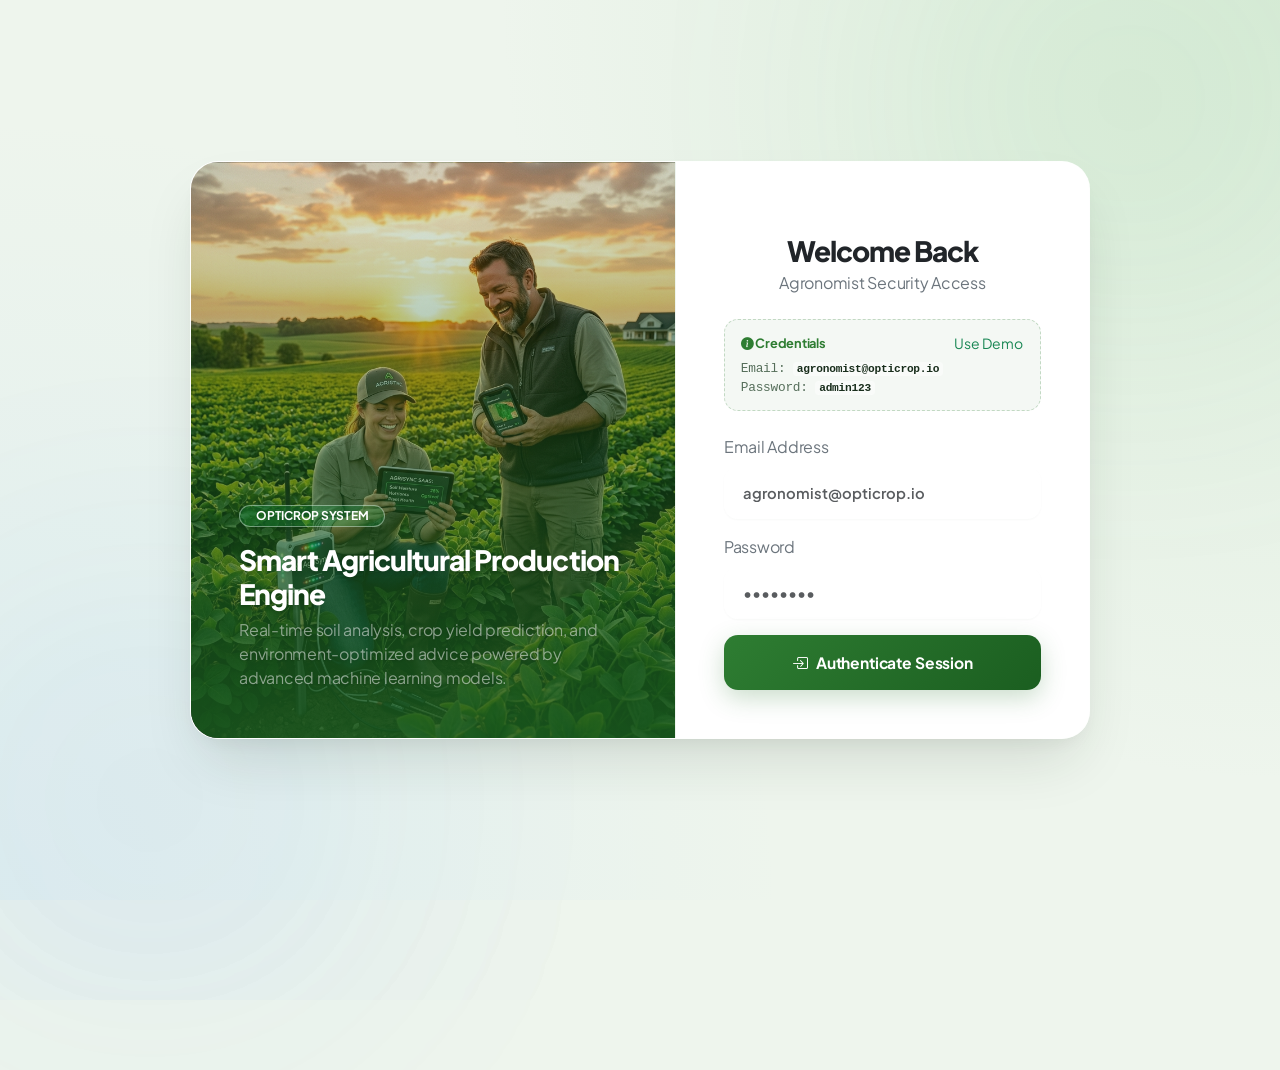
==== templates/ai_advisor.html @ f74f0de7 "feat: upgrade login gate style, add global background video, quick autofill presets, and clean input" ====
<!DOCTYPE html>
<html lang="en">
<head>
  <meta charset="UTF-8">
  <meta name="viewport" content="width=device-width, initial-scale=1.0">
  <title>OptiCrop – AI Advisory System</title>
  <!-- Bootstrap 5 CSS -->
  <link href="https://cdn.jsdelivr.net/npm/bootstrap@5.3.0/dist/css/bootstrap.min.css" rel="stylesheet">
  <!-- Custom Premium Theme CSS -->
  <link href="/static/css/style.css" rel="stylesheet">
  <!-- Bootstrap Icons -->
  <link rel="stylesheet" href="https://cdn.jsdelivr.net/npm/bootstrap-icons@1.10.5/font/bootstrap-icons.css">
</head>
<body>

  <!-- Background Glowing Orbs -->
  <div class="orb orb-green"></div>
  <div class="orb orb-blue"></div>

  <!-- Client-side Authentication Gate -->
  <div id="login-gate" class="position-fixed top-0 start-0 w-100 h-100 d-none align-items-center justify-content-center" style="z-index: 9999; background: var(--color-bg); background-image: radial-gradient(circle at 100% 0%, rgba(165, 214, 167, 0.25) 0px, transparent 50%), radial-gradient(circle at 0% 100%, rgba(144, 202, 249, 0.15) 0px, transparent 50%); background-attachment: fixed;">
    <div class="orb orb-green"></div>
    <div class="orb orb-blue"></div>
    
    <div class="login-container fade-in">
      <div class="login-left" style="background-image: url('/static/images/crop_farmers.png');">
        <div class="login-left-content">
          <span class="badge bg-success-subtle-custom border-success-custom px-3 py-1.5 rounded-pill mb-3 uppercase tracking-wide font-bold fs-8" style="background: rgba(22, 163, 74, 0.25); color: #fff; border-color: rgba(255, 255, 255, 0.4); text-transform: uppercase;">
            OptiCrop System
          </span>
          <h3 class="display-7 font-black tracking-tight text-white mb-2">Smart Agricultural Production Engine</h3>
          <p class="text-white-50 mb-0 fs-7">
            Real-time soil analysis, crop yield prediction, and environment-optimized advice powered by advanced machine learning models.
          </p>
        </div>
      </div>
      <div class="login-right">
        <div class="text-center mb-4">
          <i class="bi bi-sprout-fill text-success fs-2 mb-2 d-inline-block pulse-icon"></i>
          <h3 class="font-black tracking-tight text-dark mb-1">Welcome Back</h3>
          <p class="text-secondary fs-8 uppercase font-bold tracking-wider mb-0">Agronomist Security Access</p>
        </div>

        <div class="login-credentials-box">
          <div class="d-flex justify-content-between align-items-center mb-1">
            <span class="credentials-title"><i class="bi bi-info-circle-fill"></i> Credentials</span>
            <button type="button" class="btn btn-sm btn-link text-success p-0 fs-8 font-bold text-decoration-none" onclick="fillDemoCredentials()">Use Demo</button>
          </div>
          <div class="credentials-details">
            <div>Email: <code>agronomist@opticrop.io</code></div>
            <div>Password: <code>admin123</code></div>
          </div>
        </div>

        <form id="login-form">
          <div class="mb-3">
            <label for="login-email" class="form-label text-secondary font-semibold uppercase tracking-wider fs-8">Email Address</label>
            <input type="email" class="form-control" id="login-email" required placeholder="agronomist@opticrop.io">
          </div>
          <div class="mb-3">
            <label for="login-password" class="form-label text-secondary font-semibold uppercase tracking-wider fs-8">Password</label>
            <input type="password" class="form-control" id="login-password" required placeholder="••••••••">
          </div>
          <div id="login-error" class="text-danger fs-8 font-semibold mb-3 d-none">
            <i class="bi bi-exclamation-circle-fill"></i> Invalid credentials.
          </div>
          <button type="submit" class="w-100 btn-premium py-2.5">
            <i class="bi bi-box-arrow-in-right"></i> Authenticate Session
          </button>
        </form>
      </div>
    </div>
  </div>

  <!-- Mobile Top Navigation Header -->
  <nav class="navbar navbar-expand-lg sticky-top navbar-mobile">
    <div class="container">
      <a class="navbar-brand d-flex align-items-center gap-2 text-dark" href="/">
        <i class="bi bi-sprout-fill text-success fs-4"></i>
        <span class="display-font fs-4 font-bold tracking-tight">Opti<span class="text-success">Crop</span></span>
      </a>
      <button class="navbar-toggler border-0" type="button" data-bs-toggle="collapse" data-bs-target="#mobileNavbar">
        <span class="navbar-toggler-icon"></span>
      </button>
      <div class="collapse navbar-collapse" id="mobileNavbar">
        <ul class="navbar-nav gap-2 mt-3">
          <li class="nav-item">
            <a class="nav-link-custom" href="/"><i class="bi bi-sliders"></i> Optimizer</a>
          </li>
          <li class="nav-item">
            <a class="nav-link-custom" href="/dashboard"><i class="bi bi-graph-up-arrow"></i> Performance Analytics</a>
          </li>
          <li class="nav-item">
            <a class="nav-link-custom" href="/weather"><i class="bi bi-cloud-sun"></i> Weather Intel</a>
          </li>
          <li class="nav-item">
            <a class="nav-link-custom active" href="/ai-advisor"><i class="bi bi-chat-left-text"></i> AI Advisor</a>
          </li>
          <li class="nav-item">
            <a class="nav-link-custom text-danger" href="#" onclick="localStorage.removeItem('optiCrop_loggedIn'); window.location.reload(); return false;"><i class="bi bi-box-arrow-right"></i> Sign Out</a>
          </li>
        </ul>
      </div>
    </div>
  </nav>

  <!-- Main Desktop Layout Wrapper -->
  <div class="app-container">

    <!-- Left Sidebar Panel -->
    <aside class="sidebar">
      <a class="sidebar-logo" href="/">
        <i class="bi bi-sprout-fill text-success fs-3"></i>
        <span class="display-font tracking-tight">Opti<span class="text-success">Crop</span></span>
      </a>

      <span class="sidebar-heading">Agricultural Tools</span>
      <ul class="sidebar-menu">
        <li>
          <a class="sidebar-link" href="/">
            <i class="bi bi-sliders"></i> Field Optimizer
          </a>
        </li>
        <li>
          <a class="sidebar-link" href="/dashboard">
            <i class="bi bi-graph-up-arrow"></i> Analytics & Model
          </a>
        </li>
        
        <span class="sidebar-heading">Data & Systems</span>
        <li>
          <a class="sidebar-link" href="/weather">
            <i class="bi bi-cloud-sun"></i> Weather Intel
          </a>
        </li>
        <li>
          <a class="sidebar-link active" href="/ai-advisor">
            <i class="bi bi-chat-left-text"></i> AI Advisor
          </a>
        </li>
        <li>
          <a class="sidebar-link text-muted" style="cursor: not-allowed; opacity: 0.6;" href="#" onclick="return false;">
            <i class="bi bi-gear"></i> Settings <span class="badge bg-light text-secondary ms-auto fs-9" style="font-size: 0.65rem;">MOCK</span>
          </a>
        </li>
      </ul>

      <!-- User Profile -->
      <div class="sidebar-footer">
        <div class="profile-card d-flex justify-content-between align-items-center">
          <div class="d-flex align-items-center gap-2">
            <div class="profile-avatar">
              <i class="bi bi-person-check-fill"></i>
            </div>
            <div class="profile-info">
              <div class="profile-name">Agronomist</div>
              <div class="profile-role">Active Session</div>
            </div>
          </div>
          <a href="#" onclick="localStorage.removeItem('optiCrop_loggedIn'); window.location.reload(); return false;" class="text-secondary" title="Sign Out">
            <i class="bi bi-box-arrow-right fs-5"></i>
          </a>
        </div>
      </div>
    </aside>

    <!-- Right Content Panel -->
    <main class="main-content">
      
      <!-- Content Top Bar -->
      <div class="d-flex justify-content-between align-items-center mb-4">
        <div>
          <nav aria-label="breadcrumb" class="d-none d-md-block">
            <ol class="breadcrumb mb-0">
              <li class="breadcrumb-item"><a href="/" class="text-success text-decoration-none font-semibold">Home</a></li>
              <li class="breadcrumb-item active" aria-current="page">AI Advisor</li>
            </ol>
          </nav>
        </div>
        <div class="status-pill">
          <span class="status-dot pulsing"></span>
          <span>Engine Status: Online</span>
        </div>
      </div>

      <!-- Main Panel Body -->
      <div class="container-fluid px-0 fade-in">
        
        <!-- Welcome Banner -->
        <div class="text-center text-md-start mb-5">
          <span class="badge bg-success-subtle-custom border-success-custom px-3 py-2 rounded-pill mb-3 uppercase tracking-wide font-bold fs-7">
            AI Advisory System
          </span>
          <h2 class="display-6 font-black tracking-tight mb-2"><span class="text-gradient">Agricultural AI Advisory</span></h2>
          <p class="text-secondary max-w-2xl">
            Leverage advanced predictive neural structures and Random Forest models to analyze nutrient chemical profiles and select ideal crop cultivars.
          </p>
        </div>

        <div class="row g-4">
          <!-- Left: AI Advisor Image Visualization -->
          <div class="col-lg-6">
            <div class="premium-card p-4 h-100 d-flex flex-column justify-content-center">
              <h5 class="text-dark mb-3 font-bold d-flex align-items-center gap-2">
                <i class="bi bi-cpu-fill text-success"></i> Soil Nutrient & Recommendation Interface Mockup
              </h5>
              <div class="text-center p-3 rounded-3 border border-slate-100 bg-white shadow-sm">
                <img src="/static/images/agritech_ai_advisor.png" alt="AI Advisor Telemetry" class="img-fluid rounded shadow-sm">
              </div>
            </div>
          </div>

          <!-- Right: Key AI Facts -->
          <div class="col-lg-6">
            <div class="premium-card p-4 p-md-5 h-100">
              <h4 class="text-dark mb-4 font-bold d-flex align-items-center gap-2">
                <i class="bi bi-info-circle-fill text-success"></i> Predictive Agricultural Insights
              </h4>
              
              <div class="d-flex flex-column gap-4">
                
                <div class="alert-premium d-flex gap-3 align-items-start">
                  <div class="p-2 bg-success text-white rounded-circle d-flex align-items-center justify-content-center" style="width: 32px; height: 32px; flex-shrink:0;">
                    <i class="bi bi-gear-fill"></i>
                  </div>
                  <div>
                    <h5 class="text-dark font-bold fs-7 mb-1">Random Forest Crop Suitability Models</h5>
                    <p class="text-secondary fs-8 mb-0 leading-relaxed">
                      By feeding soil metrics (NPK, pH) and seasonal variables (temp, rainfall) into optimized Random Forest classifiers, OptiCrop produces crop selections with outstanding precision.
                    </p>
                  </div>
                </div>

                <div class="alert-premium d-flex gap-3 align-items-start">
                  <div class="p-2 bg-primary text-white rounded-circle d-flex align-items-center justify-content-center" style="width: 32px; height: 32px; flex-shrink:0;">
                    <i class="bi bi-percent"></i>
                  </div>
                  <div>
                    <h5 class="text-dark font-bold fs-7 mb-1">Yield Forecasting & Regressor Algorithms</h5>
                    <p class="text-secondary fs-8 mb-0 leading-relaxed">
                      Regressor models estimate crop yield (tons per hectare) by evaluating location encodings, seasonal weather forecasts, and chemical inputs to ensure predictable commercial planning.
                    </p>
                  </div>
                </div>

                <div class="alert-premium d-flex gap-3 align-items-start">
                  <div class="p-2 bg-info text-white rounded-circle d-flex align-items-center justify-content-center" style="width: 32px; height: 32px; flex-shrink:0;">
                    <i class="bi bi-grid-3x3-gap-fill"></i>
                  </div>
                  <div>
                    <h5 class="text-dark font-bold fs-7 mb-1">Soil K-Means Diagnostic Clustering</h5>
                    <p class="text-secondary fs-8 mb-0 leading-relaxed">
                      K-Means clustering categorizes soil health into five clusters, mapping clay or sandy profiles to optimal fertilizer prescriptions (blood meal, bone meal, muriate of potash).
                    </p>
                  </div>
                </div>

              </div>
            </div>
          </div>
        </div>

      </div>
    </main>

  </div>

  <!-- Authentication Script -->
  <script>
    function fillDemoCredentials() {
      document.getElementById('login-email').value = 'agronomist@opticrop.io';
      document.getElementById('login-password').value = 'admin123';
    }

    (function() {
      const loggedIn = localStorage.getItem('optiCrop_loggedIn') === 'true';
      const loginGate = document.getElementById('login-gate');
      const appContainer = document.querySelector('.app-container');
      const mobileNav = document.querySelector('.navbar-mobile');

      if (!loggedIn) {
        if (appContainer) appContainer.style.setProperty('display', 'none', 'important');
        if (mobileNav) mobileNav.style.setProperty('display', 'none', 'important');
        loginGate.classList.remove('d-none');
        loginGate.classList.add('d-flex');
      } else {
        if (appContainer) appContainer.style.removeProperty('display');
        loginGate.classList.add('d-none');
      }

      document.getElementById('login-form')?.addEventListener('submit', function(e) {
        e.preventDefault();
        const email = document.getElementById('login-email').value;
        const pass = document.getElementById('login-password').value;
        const err = document.getElementById('login-error');

        if (email === 'agronomist@opticrop.io' && pass === 'admin123') {
          localStorage.setItem('optiCrop_loggedIn', 'true');
          err.classList.add('d-none');
          loginGate.classList.remove('d-flex');
          loginGate.classList.add('d-none');
          if (appContainer) appContainer.style.removeProperty('display');
          window.location.reload();
        } else {
          err.classList.remove('d-none');
        }
      });
    })();
  </script>

  <!-- Bootstrap Bundle JS -->
  <script src="https://cdn.jsdelivr.net/npm/bootstrap@5.3.0/dist/js/bootstrap.bundle.min.js"></script>
</body>
</html>
---- static/css/style.css ----
@import url('https://fonts.googleapis.com/css2?family=Plus+Jakarta+Sans:ital,wght@0,300;0,400;0,500;0,600;0,700;0,800;1,400;1,600&display=swap');

:root {
  --color-primary: #2E7D32;
  --color-secondary: #66BB6A;
  --color-accent: #3B82F6;
  --color-success: #16A34A;
  --color-warning: #F59E0B;
  --color-error: #DC2626;
  --color-bg: #EEF5ED; /* Calm light green background tint */
  --color-surface: rgba(255, 255, 255, 0.7); /* Translucent white */
  --color-text-primary: #192E1C; /* Deep slate-green text */
  --color-text-secondary: #556E5A; /* Sage-green secondary text */
  --color-border: rgba(255, 255, 255, 0.6); /* Refractive border */
  
  --shadow-sm: 0 1px 2px 0 rgba(34, 76, 36, 0.03);
  --shadow-md: 0 10px 30px 0 rgba(34, 76, 36, 0.05), 0 1px 3px 0 rgba(34, 76, 36, 0.02);
  --shadow-lg: 0 20px 40px -15px rgba(34, 76, 36, 0.12), 0 4px 16px 0 rgba(34, 76, 36, 0.03);
  --shadow-premium: 0 30px 60px -15px rgba(46, 125, 50, 0.1), 0 0 0 1px rgba(46, 125, 50, 0.02);
}

/* Global Styles */
body {
  background-color: var(--color-bg);
  color: var(--color-text-primary);
  font-family: 'Plus Jakarta Sans', -apple-system, BlinkMacSystemFont, "Segoe UI", Roboto, sans-serif;
  min-height: 100vh;
  letter-spacing: -0.015em;
  position: relative;
  overflow-x: hidden;
  -webkit-font-smoothing: antialiased;
  -moz-osx-font-smoothing: grayscale;
}

/* Enforce green link colors instead of black on hover */
a {
  color: var(--color-primary);
  text-decoration: none;
  transition: color 0.2s ease;
}

a:hover {
  color: var(--color-secondary) !important;
  text-decoration: none;
}

.breadcrumb-item a {
  color: var(--color-primary);
}

.breadcrumb-item a:hover {
  color: var(--color-secondary) !important;
}

/* Decorative Background Glowing Orbs */
.orb {
  position: absolute;
  width: 400px;
  height: 400px;
  border-radius: 50%;
  filter: blur(140px);
  z-index: -1;
  opacity: 0.45;
  pointer-events: none;
}
.orb-green {
  background-color: rgba(102, 187, 106, 0.35);
  top: -100px;
  right: -50px;
  animation: float-slow 12s ease-in-out infinite alternate;
}
.orb-blue {
  background-color: rgba(59, 130, 246, 0.2);
  bottom: -100px;
  left: -50px;
  animation: float-slow 15s ease-in-out infinite alternate-reverse;
}

@keyframes float-slow {
  0% { transform: translateY(0) scale(1); }
  100% { transform: translateY(40px) scale(1.15); }
}

h1, h2, h3, h4, h5, h6, .display-font {
  color: var(--color-text-primary);
  font-weight: 800;
  letter-spacing: -0.035em;
}

/* Premium Heading Gradient */
.text-gradient {
  background: linear-gradient(135deg, #1B5E20 0%, #2E7D32 50%, #43A047 100%);
  -webkit-background-clip: text;
  -webkit-text-fill-color: transparent;
  display: inline-block;
}

/* Sidebar Layout with high-end Glassmorphism */
.app-container {
  display: flex;
  min-height: 100vh;
  position: relative;
  z-index: 1;
}

.sidebar {
  width: 270px;
  background-color: rgba(255, 255, 255, 0.6);
  backdrop-filter: blur(30px);
  -webkit-backdrop-filter: blur(30px);
  border-right: 1px solid var(--color-border);
  padding: 32px 24px;
  display: flex;
  flex-direction: column;
  flex-shrink: 0;
  position: sticky;
  top: 0;
  height: 100vh;
  z-index: 100;
  box-shadow: 1px 0 10px rgba(34, 76, 36, 0.02);
}

.main-content {
  flex: 1;
  padding: 40px;
  display: flex;
  flex-direction: column;
  min-width: 0;
}

/* Sidebar Logo & Menu styling */
.sidebar-logo {
  display: flex;
  align-items: center;
  gap: 10px;
  margin-bottom: 40px;
  text-decoration: none;
  font-weight: 900;
  font-size: 1.4rem;
  letter-spacing: -0.04em;
  color: var(--color-text-primary);
}

.sidebar-logo:hover {
  color: var(--color-text-primary);
}

.sidebar-menu {
  list-style: none;
  padding: 0;
  margin: 0;
  display: flex;
  flex-direction: column;
  gap: 6px;
  flex-grow: 1;
}

.sidebar-heading {
  font-size: 0.725rem;
  text-transform: uppercase;
  letter-spacing: 0.08em;
  color: var(--color-text-secondary);
  font-weight: 800;
  margin-top: 20px;
  margin-bottom: 8px;
  padding-left: 12px;
  opacity: 0.7;
}

.sidebar-link {
  display: flex;
  align-items: center;
  gap: 12px;
  padding: 10px 14px;
  color: var(--color-text-secondary);
  font-weight: 600;
  font-size: 0.9rem;
  border-radius: 12px;
  text-decoration: none;
  transition: all 0.25s cubic-bezier(0.4, 0, 0.2, 1);
}

.sidebar-link:hover {
  color: var(--color-primary);
  background-color: rgba(46, 125, 50, 0.06);
  transform: translateX(2px);
}

.sidebar-link.active {
  color: var(--color-primary);
  background-color: rgba(46, 125, 50, 0.1);
  box-shadow: inset 0 0 0 1px rgba(46, 125, 50, 0.05);
}

.sidebar-link i {
  font-size: 1.15rem;
}

.sidebar-footer {
  border-top: 1px solid rgba(46, 125, 50, 0.08);
  padding-top: 24px;
  margin-top: auto;
}

.profile-card {
  display: flex;
  align-items: center;
  gap: 12px;
}

.profile-avatar {
  width: 38px;
  height: 38px;
  border-radius: 50%;
  background: linear-gradient(135deg, rgba(46, 125, 50, 0.15) 0%, rgba(102, 187, 106, 0.15) 100%);
  color: var(--color-primary);
  display: flex;
  align-items: center;
  justify-content: center;
  font-weight: 800;
  font-size: 0.95rem;
  box-shadow: 0 2px 6px rgba(46, 125, 50, 0.05);
}

.profile-info {
  line-height: 1.25;
}

.profile-name {
  font-weight: 700;
  font-size: 0.875rem;
  color: var(--color-text-primary);
}

.profile-role {
  font-size: 0.725rem;
  color: var(--color-text-secondary);
}

/* System Status Pill with Glowing pulse */
.status-pill {
  display: inline-flex;
  align-items: center;
  gap: 8px;
  background-color: rgba(255, 255, 255, 0.8);
  backdrop-filter: blur(12px);
  -webkit-backdrop-filter: blur(12px);
  border: 1px solid var(--color-border);
  padding: 6px 14px;
  border-radius: 9999px;
  font-size: 0.75rem;
  font-weight: 700;
  color: var(--color-text-secondary);
  box-shadow: var(--shadow-sm);
  transition: all 0.25s ease;
}

.status-pill:hover {
  transform: translateY(-1px);
  box-shadow: var(--shadow-md);
}

.status-dot {
  width: 8px;
  height: 8px;
  border-radius: 50%;
  background-color: var(--color-success);
  box-shadow: 0 0 8px var(--color-success);
}

.status-dot.pulsing {
  animation: pulse-dot-glow 2s infinite;
}

@keyframes pulse-dot-glow {
  0% { transform: scale(0.9); box-shadow: 0 0 0 0 rgba(22, 163, 74, 0.7); }
  70% { transform: scale(1.15); box-shadow: 0 0 0 6px rgba(22, 163, 74, 0); }
  100% { transform: scale(0.9); box-shadow: 0 0 0 0 rgba(22, 163, 74, 0); }
}

/* Premium Card with Glassmorphism & Hover lift scale */
.glass-panel, .premium-card {
  background-color: var(--color-surface);
  backdrop-filter: blur(20px);
  -webkit-backdrop-filter: blur(20px);
  border: 1px solid var(--color-border);
  border-radius: 20px;
  box-shadow: var(--shadow-sm), var(--shadow-md);
  transition: all 0.4s cubic-bezier(0.16, 1, 0.3, 1);
  overflow: hidden;
  position: relative;
}

/* Shiny gradient border card trace on hover */
.glass-panel::before, .premium-card::before {
  content: '';
  position: absolute;
  top: 0;
  left: 0;
  right: 0;
  height: 4px;
  background: linear-gradient(90deg, var(--color-primary), var(--color-secondary));
  opacity: 0;
  transition: opacity 0.3s ease;
}

.glass-panel:hover::before, .premium-card:hover::before {
  opacity: 1;
}

.glass-panel:hover, .premium-card:hover {
  border-color: rgba(46, 125, 50, 0.22);
  box-shadow: var(--shadow-lg), var(--shadow-premium);
  transform: translateY(-4px) scale(1.008);
}

/* Form Inputs & Glass structure */
.glass-input, .form-control {
  background-color: rgba(255, 255, 255, 0.8);
  backdrop-filter: blur(8px);
  border: 1px solid var(--color-border);
  border-radius: 14px;
  color: var(--color-text-primary);
  padding: 14px 18px;
  font-size: 0.925rem;
  font-weight: 600; /* Made slightly heavier for high-end structure */
  transition: all 0.25s cubic-bezier(0.4, 0, 0.2, 1);
  box-shadow: var(--shadow-sm);
  font-family: 'Plus Jakarta Sans', sans-serif;
}

.glass-input:focus, .form-control:focus {
  background-color: rgba(255, 255, 255, 0.98);
  border-color: var(--color-primary);
  box-shadow: 0 0 0 4px rgba(46, 125, 50, 0.15);
  color: var(--color-text-primary);
  outline: none;
}

select.glass-input, select.form-select {
  background-color: rgba(255, 255, 255, 0.8);
  backdrop-filter: blur(8px);
  border: 1px solid var(--color-border);
  border-radius: 14px;
  color: var(--color-text-primary) !important;
  font-weight: 600;
  box-shadow: var(--shadow-sm);
  background-image: url("data:image/svg+xml,%3csvg xmlns='http://www.w3.org/2000/svg' viewBox='0 0 16 16'%3e%3cpath fill='none' stroke='%23344d38' stroke-linecap='round' stroke-linejoin='round' stroke-width='2' d='m2 5 6 6 6-6'/%3e%3c/svg%3e");
  background-repeat: no-repeat;
  background-position: right 1.2rem center;
  background-size: 16px 12px;
  appearance: none;
}

select.glass-input:focus, select.form-select:focus {
  border-color: var(--color-primary);
  box-shadow: 0 0 0 4px rgba(46, 125, 50, 0.15);
}

/* Premium Primary Buttons with Shine Sweep animation */
.btn-premium {
  background: linear-gradient(135deg, #2E7D32 0%, #1B5E20 100%);
  border: none;
  border-radius: 14px;
  color: #FFFFFF !important;
  font-weight: 700;
  padding: 16px 32px;
  font-size: 0.975rem;
  transition: all 0.3s cubic-bezier(0.16, 1, 0.3, 1);
  box-shadow: 0 8px 24px rgba(46, 125, 50, 0.25);
  display: inline-flex;
  align-items: center;
  justify-content: center;
  gap: 8px;
  position: relative;
  overflow: hidden;
  font-family: 'Plus Jakarta Sans', sans-serif;
  letter-spacing: -0.01em;
}

/* Glitter Shine Glare */
.btn-premium::after {
  content: '';
  position: absolute;
  top: 0;
  left: -50%;
  width: 30%;
  height: 100%;
  background: linear-gradient(to right, rgba(255, 255, 255, 0) 0%, rgba(255, 255, 255, 0.3) 50%, rgba(255, 255, 255, 0) 100%);
  transform: skewX(-25deg);
  transition: 0.75s;
}

.btn-premium:hover::after {
  animation: shine-glow 0.85s ease-out;
}

@keyframes shine-glow {
  0% { left: -30%; }
  100% { left: 130%; }
}

.btn-premium:hover {
  background: linear-gradient(135deg, #338a37 0%, #227025 100%);
  transform: translateY(-2px);
  box-shadow: 0 12px 30px rgba(46, 125, 50, 0.35);
}

.btn-premium:active {
  transform: translateY(0);
}

/* Floating Recommended Crop card on results */
.floating-crop-card {
  animation: float-crop 5s ease-in-out infinite;
}

@keyframes float-crop {
  0% { transform: translateY(0px); }
  50% { transform: translateY(-6px); }
  100% { transform: translateY(0px); }
}

/* Sprout Icon pulsing animation */
.pulse-icon {
  animation: icon-grow 3s ease-in-out infinite alternate;
}

@keyframes icon-grow {
  0% { transform: scale(1); box-shadow: 0 0 10px rgba(46, 125, 50, 0.1); }
  100% { transform: scale(1.08); box-shadow: 0 0 24px rgba(46, 125, 50, 0.25); }
}

/* Navigation for Mobile */
.navbar-mobile {
  background-color: rgba(255, 255, 255, 0.75) !important;
  backdrop-filter: blur(12px);
  -webkit-backdrop-filter: blur(12px);
  border-bottom: 1px solid var(--color-border);
  padding: 16px 0;
  display: none;
}

/* Range status badges */
.range-badge {
  font-size: 0.725rem;
  font-weight: 800;
  text-transform: uppercase;
  padding: 4px 12px;
  border-radius: 9999px;
  letter-spacing: 0.04em;
  display: inline-flex;
  align-items: center;
  box-shadow: var(--shadow-sm);
}

.range-deficient {
  background-color: rgba(239, 68, 68, 0.12);
  color: #B91C1C;
  border: 1px solid rgba(239, 68, 68, 0.2);
}

.range-optimal {
  background-color: rgba(34, 197, 94, 0.12);
  color: #15803D;
  border: 1px solid rgba(34, 197, 94, 0.2);
}

.range-excessive {
  background-color: rgba(245, 158, 11, 0.12);
  color: #B45309;
  border: 1px solid rgba(245, 158, 11, 0.2);
}

/* Suitability Gauge Circle */
.suitability-badge {
  width: 130px;
  height: 130px;
  border-radius: 50%;
  border: 4px solid var(--color-primary);
  background-color: rgba(46, 125, 50, 0.06);
  display: flex;
  flex-direction: column;
  align-items: center;
  justify-content: center;
  box-shadow: 0 0 15px rgba(46, 125, 50, 0.08);
  margin: 0 auto;
}

/* Glassmorphism Metric Display Cards */
.metric-card {
  padding: 20px;
  background-color: rgba(255, 255, 255, 0.45);
  backdrop-filter: blur(6px);
  border: 1px solid var(--color-border);
  border-radius: 14px;
  text-align: center;
  transition: all 0.3s cubic-bezier(0.16, 1, 0.3, 1);
}

.metric-card:hover {
  background-color: rgba(255, 255, 255, 0.9);
  border-color: var(--color-secondary);
  box-shadow: var(--shadow-lg);
  transform: scale(1.03);
}

/* Table styling for performance dashboard */
.table-responsive {
  border-radius: 14px;
  border: 1px solid var(--color-border);
  overflow: hidden;
}

.table {
  margin-bottom: 0;
}

.table-dark {
  background-color: transparent !important;
  color: var(--color-text-primary) !important;
}

.table-dark th {
  background-color: rgba(46, 125, 50, 0.05) !important;
  color: #435C48 !important;
  font-weight: 700;
  border-bottom: 2px solid rgba(46, 125, 50, 0.1) !important;
  font-size: 0.775rem;
  letter-spacing: 0.08em;
  text-transform: uppercase;
}

.table-dark td {
  background-color: rgba(255, 255, 255, 0.45) !important;
  color: var(--color-text-primary) !important;
  border-bottom: 1px solid rgba(46, 125, 50, 0.06) !important;
}

.table-hover tbody tr:hover td {
  background-color: rgba(255, 255, 255, 0.85) !important;
  color: var(--color-primary) !important;
}

/* Alert Notification styling */
.alert-premium {
  border-radius: 14px;
  border: 1px solid rgba(46, 125, 50, 0.12);
  background-color: rgba(255, 255, 255, 0.55);
  backdrop-filter: blur(8px);
  color: var(--color-text-primary);
  padding: 18px;
  box-shadow: var(--shadow-sm);
  transition: all 0.25s ease;
}

.alert-premium:hover {
  transform: translateX(4px);
  border-color: rgba(46, 125, 50, 0.2);
}

/* Helper Text */
.form-text {
  font-size: 0.775rem;
  color: var(--color-text-secondary);
  margin-top: 6px;
  font-weight: 500;
}

/* Breadcrumbs customization */
.breadcrumb-item + .breadcrumb-item::before {
  color: var(--color-text-secondary);
}

.breadcrumb-item.active {
  color: var(--color-text-secondary);
  font-weight: 500;
}

/* Shimmer Loading Shimmer */
.shimmer {
  background: linear-gradient(90deg, rgba(255,255,255,0.1) 25%, rgba(255,255,255,0.4) 50%, rgba(255,255,255,0.1) 75%);
  background-size: 200% 100%;
  animation: loading-shimmer 1.5s infinite;
}

@keyframes loading-shimmer {
  0% { background-position: 200% 0; }
  100% { background-position: -200% 0; }
}

/* Fade-in transitions */
.fade-in {
  animation: fadeIn 0.55s cubic-bezier(0.16, 1, 0.3, 1) forwards;
}

@keyframes fadeIn {
  from {
    opacity: 0;
    transform: translateY(12px);
  }
  to {
    opacity: 1;
    transform: translateY(0);
  }
}

/* Spacing and Utilities Helper */
.gap-8px { gap: 8px; }
.gap-12px { gap: 12px; }
.gap-16px { gap: 16px; }

/* Custom Badge colors */
.bg-success-subtle-custom {
  background-color: rgba(22, 163, 74, 0.08);
  color: var(--color-success);
}

.border-success-custom {
  border: 1px solid rgba(22, 163, 74, 0.2);
}

/* Responsive adjusters */
@media (max-width: 991.98px) {
  .sidebar {
    display: none !important;
  }
  .navbar-mobile {
    display: flex !important;
  }
  .main-content {
    padding: 32px 16px;
  }
}

/* Premium Split Login & Video Background Styling */
.login-bg-video {
  position: absolute;
  top: 0;
  left: 0;
  width: 100%;
  height: 100%;
  object-fit: cover;
  z-index: 1;
  opacity: 0.28;
  filter: saturate(0.85) brightness(1.2);
}

.login-video-overlay {
  position: absolute;
  top: 0;
  left: 0;
  width: 100%;
  height: 100%;
  background: radial-gradient(circle at center, rgba(255, 255, 255, 0.5) 0%, rgba(238, 245, 237, 0.75) 100%);
  backdrop-filter: blur(8px);
  -webkit-backdrop-filter: blur(8px);
  z-index: 2;
}

.login-container {
  display: flex;
  width: 100%;
  max-width: 900px;
  min-height: 560px;
  background: rgba(255, 255, 255, 0.85);
  backdrop-filter: blur(25px);
  -webkit-backdrop-filter: blur(25px);
  border: 1px solid rgba(255, 255, 255, 0.7);
  box-shadow: 0 30px 60px -15px rgba(24, 48, 26, 0.15), 0 10px 20px -5px rgba(24, 48, 26, 0.05), inset 0 1px 0 rgba(255, 255, 255, 0.8);
  border-radius: 28px;
  overflow: hidden;
  z-index: 3;
  transition: all 0.5s cubic-bezier(0.16, 1, 0.3, 1);
  margin: 20px;
}

.login-left {
  flex: 1.1;
  background-size: cover;
  background-position: center;
  position: relative;
  display: flex;
  flex-direction: column;
  justify-content: flex-end;
  padding: 48px;
  overflow: hidden;
}

.login-left::before {
  content: '';
  position: absolute;
  top: 0;
  left: 0;
  width: 100%;
  height: 100%;
  background: linear-gradient(180deg, rgba(27, 94, 32, 0.1) 0%, rgba(27, 94, 32, 0.85) 100%);
  z-index: 1;
}

.login-left-content {
  position: relative;
  z-index: 2;
  color: #ffffff;
}

.login-left-content h3 {
  color: #ffffff;
  font-weight: 800;
  text-shadow: 0 2px 4px rgba(0, 0, 0, 0.15);
}

.login-left-content p {
  text-shadow: 0 1px 2px rgba(0, 0, 0, 0.15);
}

.login-right {
  flex: 0.9;
  padding: 48px;
  display: flex;
  flex-direction: column;
  justify-content: center;
  background: rgba(255, 255, 255, 0.95);
  border-left: 1px solid rgba(46, 125, 50, 0.08);
  z-index: 2;
}

.login-credentials-box {
  background-color: rgba(46, 125, 50, 0.05);
  border: 1px dashed rgba(46, 125, 50, 0.25);
  border-radius: 14px;
  padding: 12px 16px;
  margin-bottom: 24px;
  font-size: 0.8rem;
  transition: all 0.2s ease;
}

.login-credentials-box:hover {
  background-color: rgba(46, 125, 50, 0.08);
  border-color: rgba(46, 125, 50, 0.35);
}

.credentials-title {
  font-weight: 700;
  color: var(--color-primary);
}

.credentials-details {
  color: var(--color-text-secondary);
  font-family: monospace;
  margin-top: 4px;
}

.credentials-details code {
  font-weight: 600;
  color: var(--color-text-primary);
  background-color: rgba(255, 255, 255, 0.5);
  padding: 1px 4px;
  border-radius: 4px;
}

/* Autofill Preset Chips */
.presets-container {
  background: rgba(255, 255, 255, 0.65);
  border: 1px solid var(--color-border);
  border-radius: 18px;
  padding: 16px 20px;
  margin-bottom: 24px;
  box-shadow: var(--shadow-sm);
}

.preset-chip {
  background: #ffffff;
  border: 1px solid rgba(46, 125, 50, 0.2);
  color: var(--color-primary);
  padding: 8px 16px;
  border-radius: 20px;
  font-size: 0.825rem;
  font-weight: 700;
  cursor: pointer;
  transition: all 0.25s cubic-bezier(0.4, 0, 0.2, 1);
  display: inline-flex;
  align-items: center;
  gap: 6px;
  outline: none;
}

.preset-chip:hover {
  background: rgba(46, 125, 50, 0.08);
  border-color: var(--color-primary);
  transform: translateY(-2px);
  box-shadow: 0 4px 10px rgba(46, 125, 50, 0.1);
}

.preset-chip:active {
  transform: translateY(0);
}

.preset-chip.active-preset {
  background: var(--color-primary);
  border-color: var(--color-primary);
  color: #ffffff !important;
  box-shadow: 0 4px 12px rgba(46, 125, 50, 0.25);
}

/* Responsive Overrides */
@media (max-width: 768px) {
  .login-container {
    flex-direction: column;
    max-width: 440px;
    min-height: auto;
  }
  
  .login-left {
    height: 180px;
    padding: 24px;
  }
  
  .login-right {
    padding: 32px 24px;
  }
}

/* Global Page Background Video Styling */
.page-bg-video {
  position: fixed;
  top: 0;
  left: 0;
  width: 100vw;
  height: 100vh;
  object-fit: cover;
  z-index: -2;
  opacity: 0.15;
  filter: saturate(0.85) brightness(1.2);
  pointer-events: none;
}

.page-bg-overlay {
  position: fixed;
  top: 0;
  left: 0;
  width: 100vw;
  height: 100vh;
  background: radial-gradient(circle at 100% 0%, rgba(165, 214, 167, 0.1) 0px, transparent 50%), radial-gradient(circle at 0% 100%, rgba(144, 202, 249, 0.05) 0px, transparent 50%);
  z-index: -1;
  pointer-events: none;
}
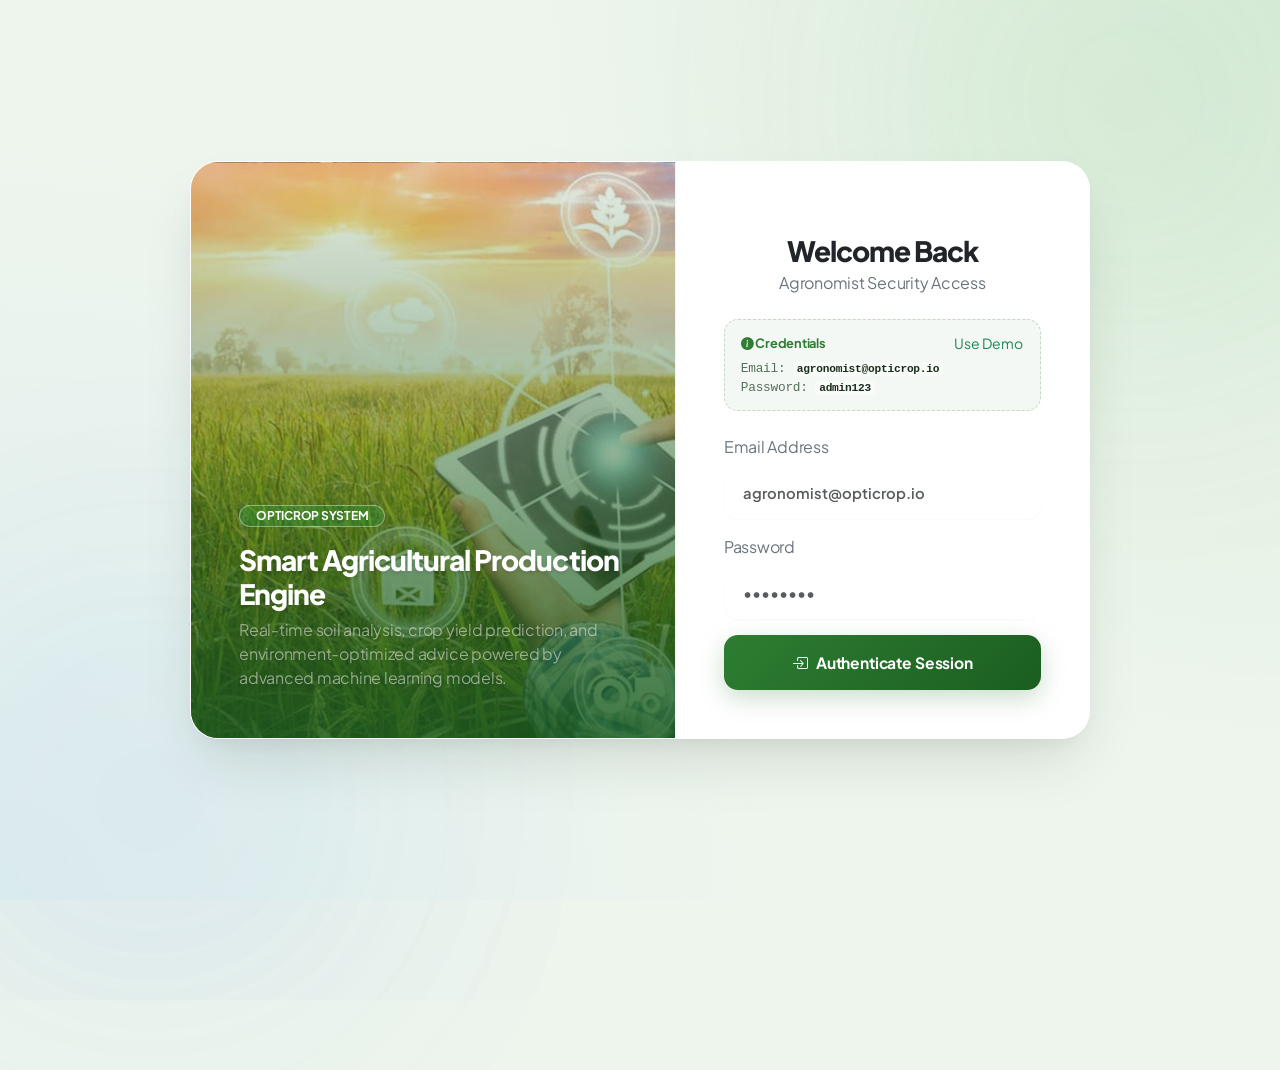
==== commit 5d7fc2aa: "docs: add repository-style project documentation PDFs and upgrade UI templates" ====
--- a/templates/ai_advisor.html
+++ b/templates/ai_advisor.html
@@ -23,7 +23,7 @@
     <div class="orb orb-blue"></div>
     
     <div class="login-container fade-in">
-      <div class="login-left" style="background-image: url('/static/images/crop_farmers.png');">
+      <div class="login-left" style="background-image: url('/static/images/Smart.png');">
         <div class="login-left-content">
           <span class="badge bg-success-subtle-custom border-success-custom px-3 py-1.5 rounded-pill mb-3 uppercase tracking-wide font-bold fs-8" style="background: rgba(22, 163, 74, 0.25); color: #fff; border-color: rgba(255, 255, 255, 0.4); text-transform: uppercase;">
             OptiCrop System
